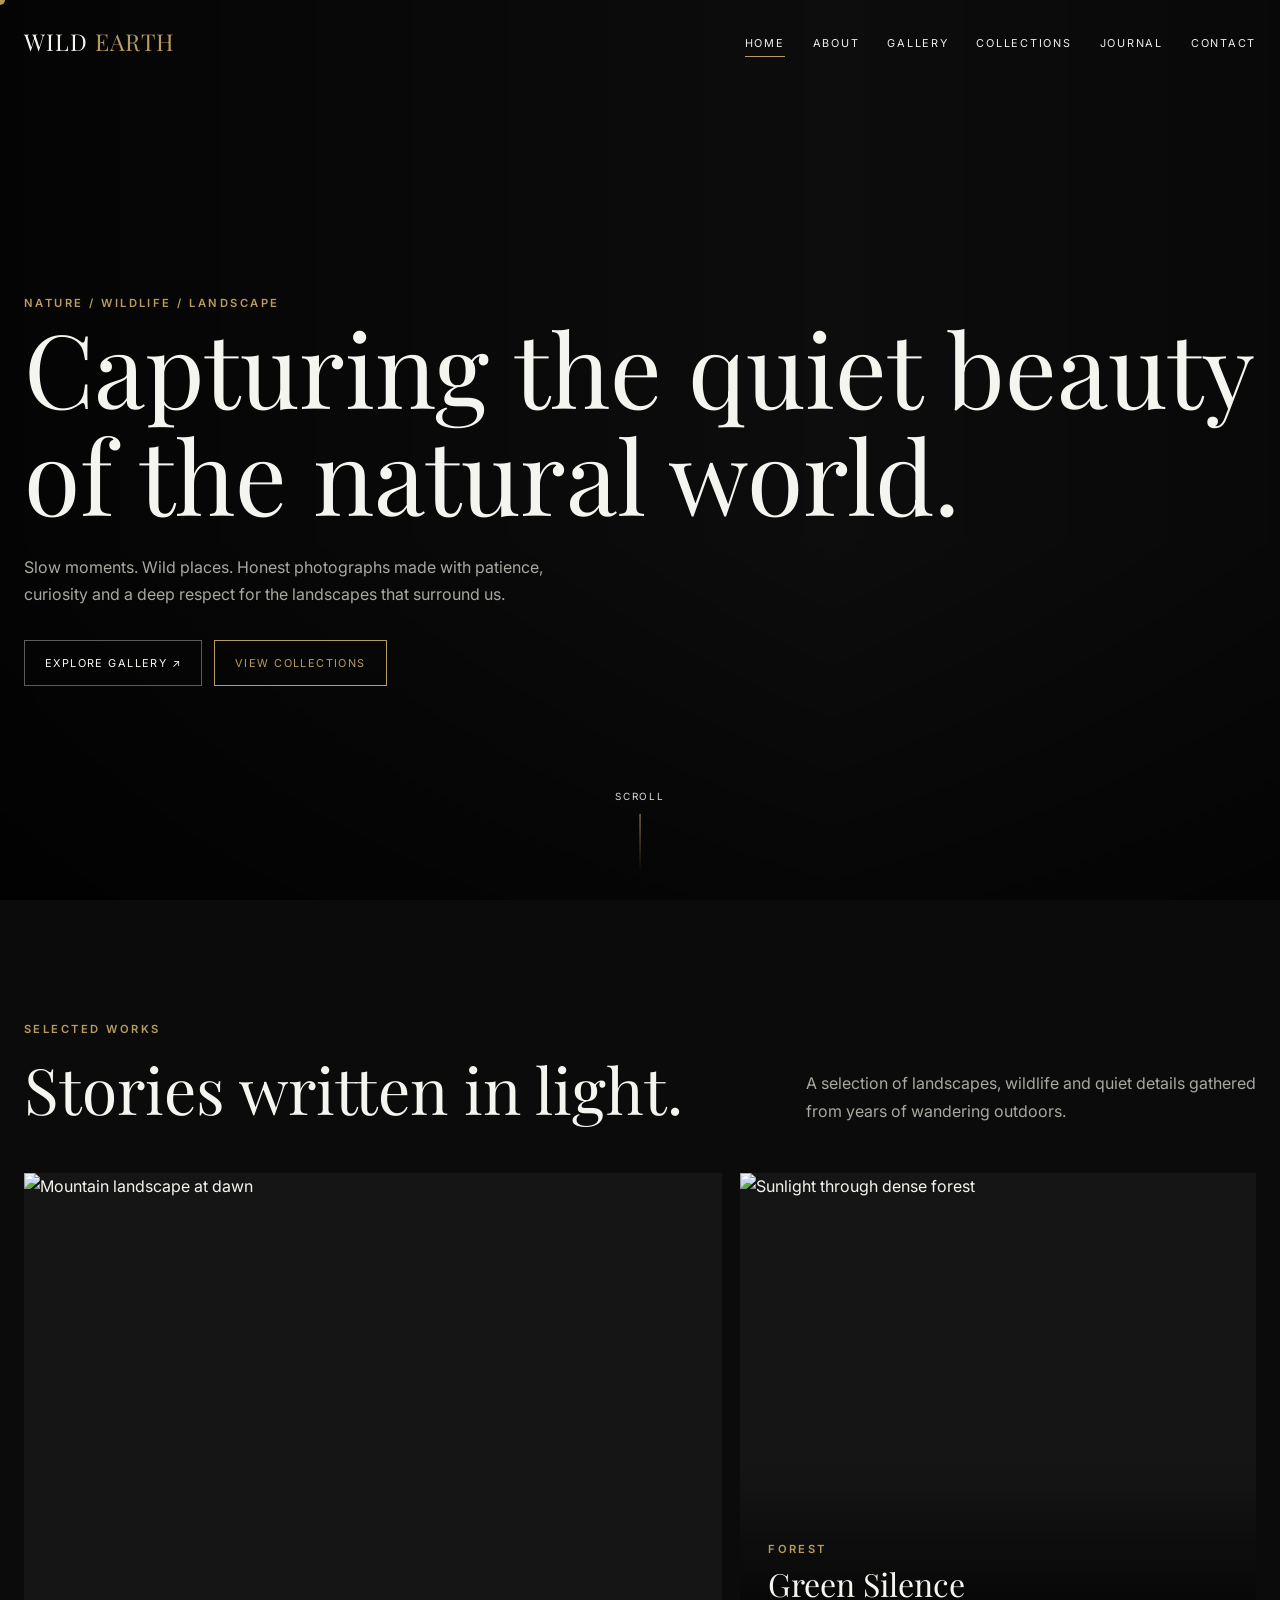
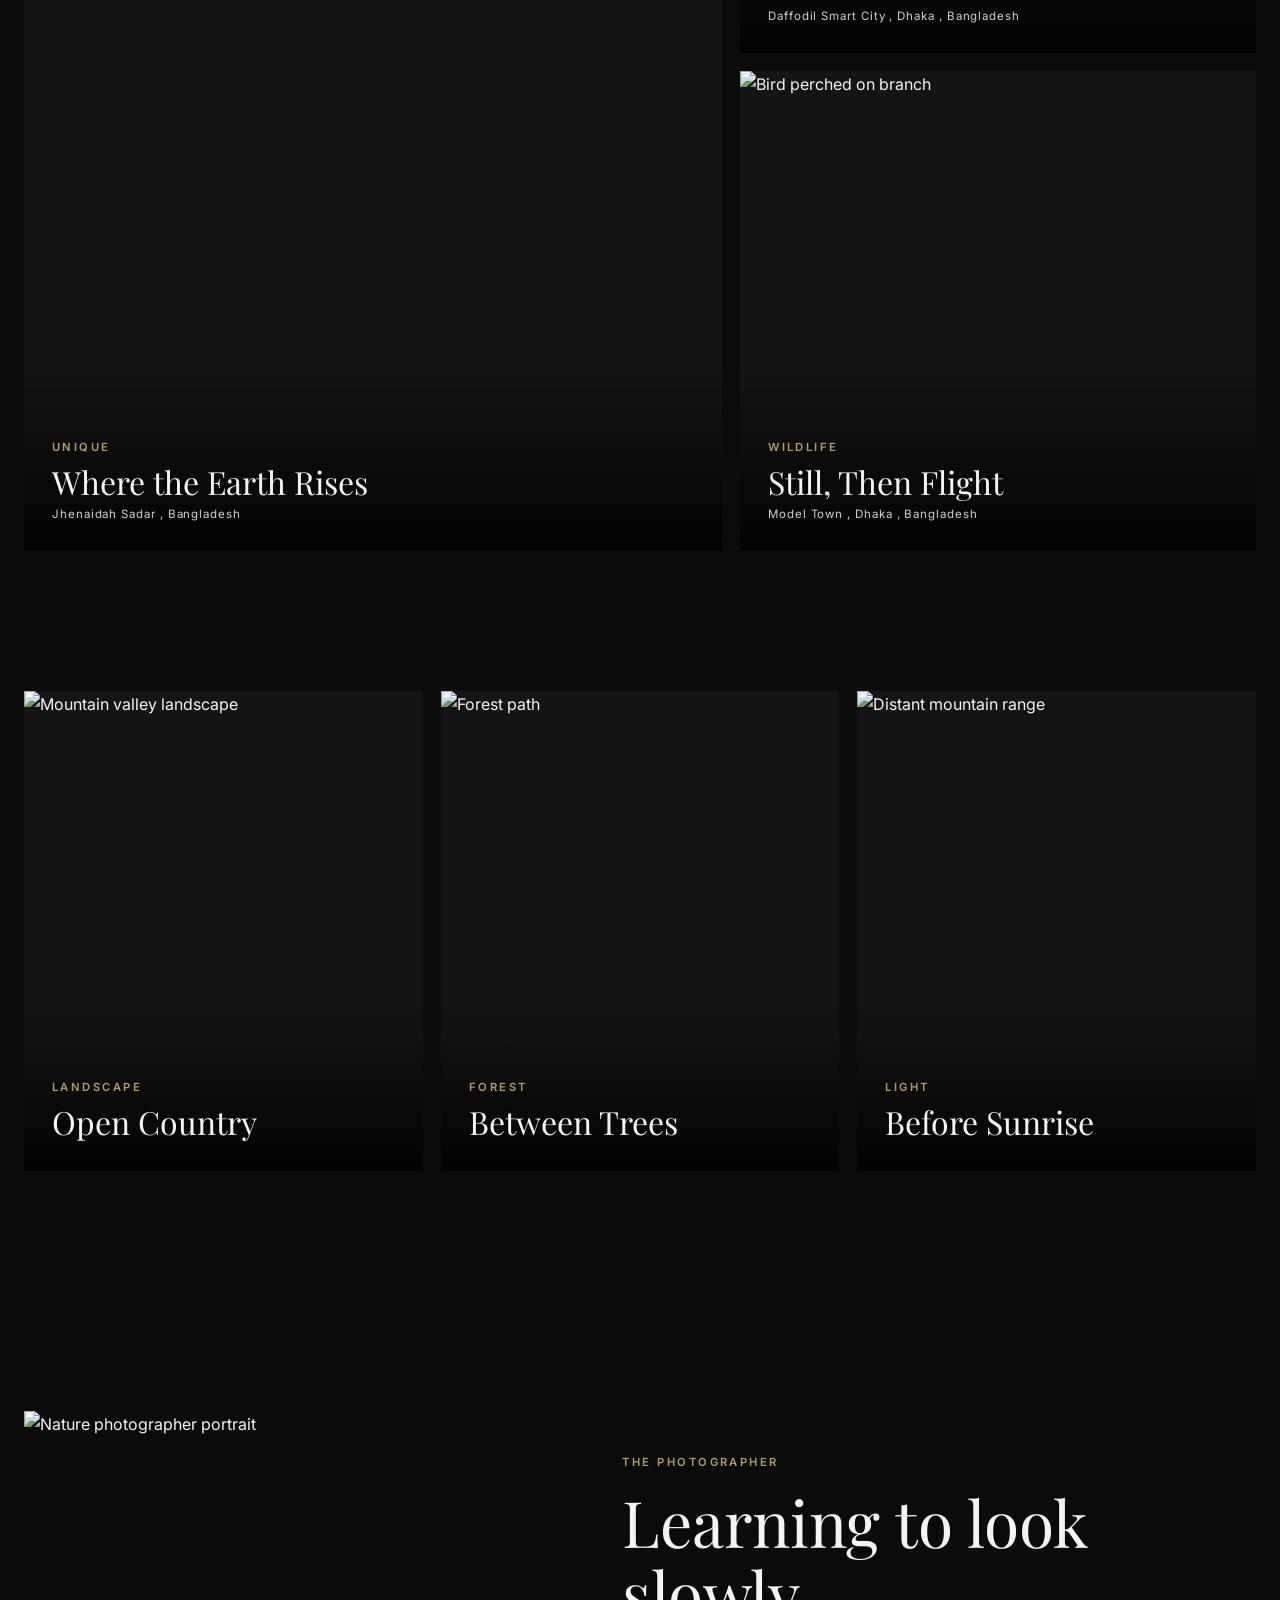
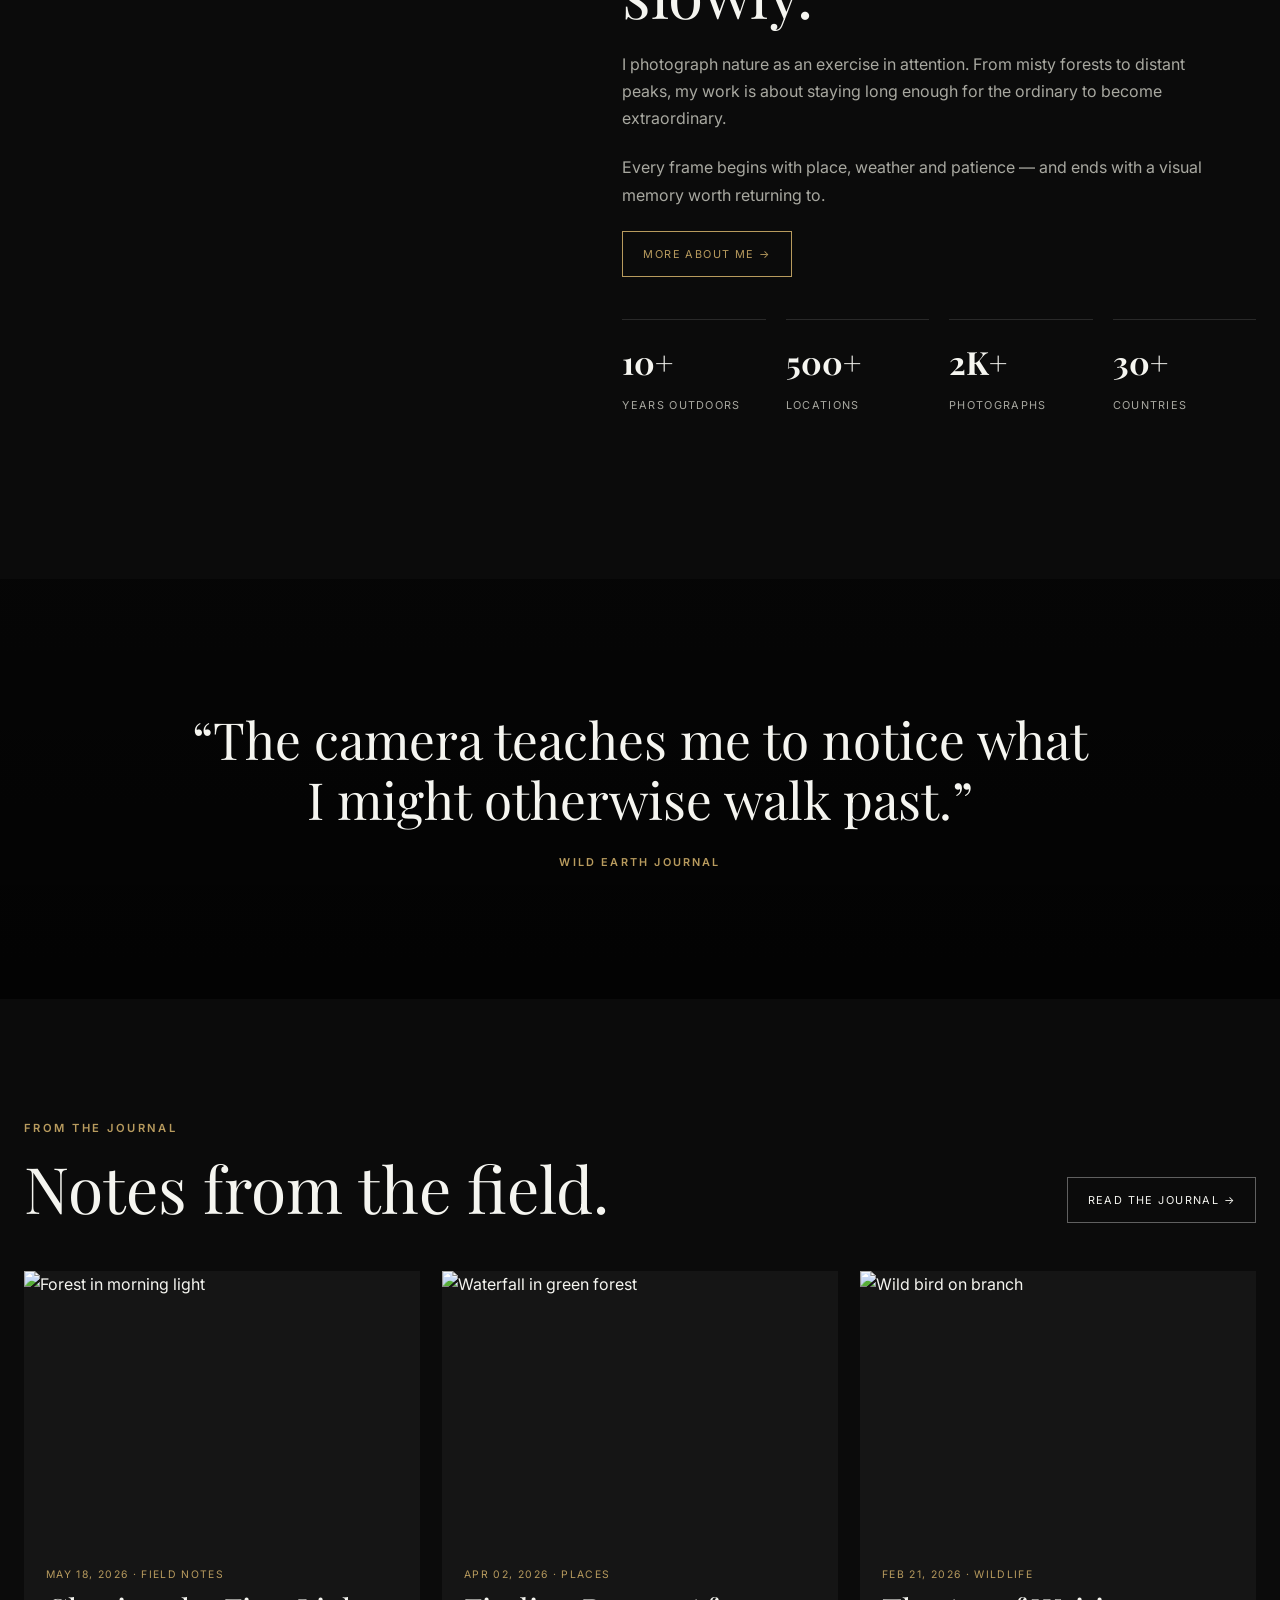
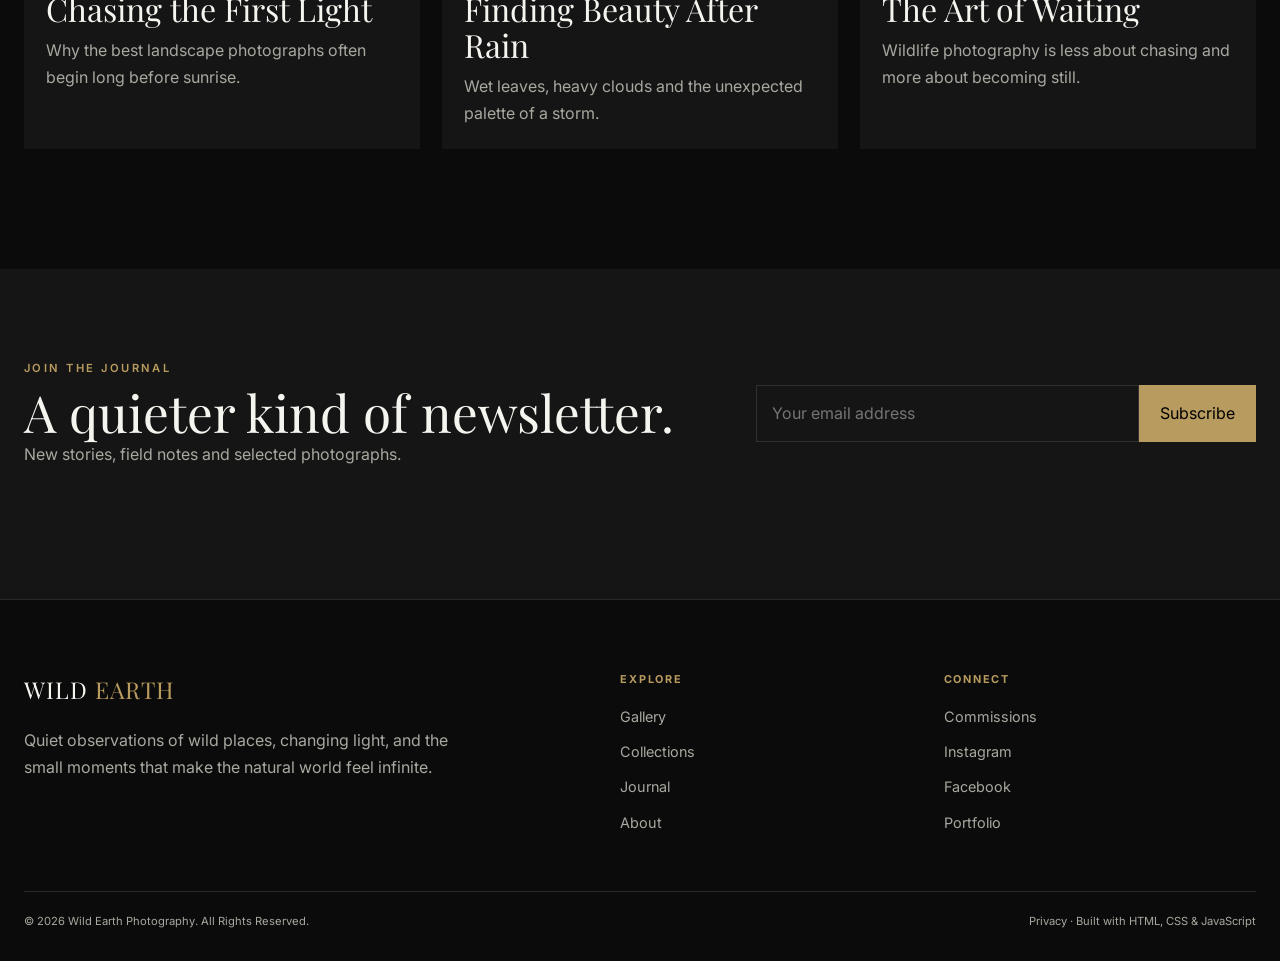
==== index.html @ ee07d7f9 "Update Wild_Earth" ====
<!doctype html>
<html lang="en">
<head>
<meta charset="utf-8">
<meta name="viewport" content="width=device-width, initial-scale=1">
<title>Home — Wild Earth Photography</title>
<meta name="description" content="Wild Earth — cinematic nature photography portfolio, collections, stories and visual journeys.">
<meta name="keywords" content="nature photography, landscape photography, wildlife photography, nature photographer">
<meta name="theme-color" content="#0b0b0b">
<meta property="og:title" content="Home — Wild Earth Photography">
<meta property="og:description" content="A cinematic collection of the natural world.">
<meta property="og:type" content="website">
<link rel="canonical" href="https://example.com/index.html">
<link rel="stylesheet" href="css/style.css">
</head>
<body>
<div class="loader"><div class="loader-mark">WILD <span>EARTH</span></div></div>
<div class="progress"></div><div class="cursor-dot"></div>
<header class="site-header"><div class="container nav">
<a class="logo" href="index.html">WILD <span>EARTH</span></a>
<button class="nav-toggle" aria-label="Open navigation">☰</button>
<nav><ul class="nav-links">
<li><a href="index.html">Home</a></li><li><a href="about.html">About</a></li><li><a href="gallery.html">Gallery</a></li>
<li><a href="collections.html">Collections</a></li><li><a href="journal.html">Journal</a></li><li><a href="contact.html">Contact</a></li>
</ul></nav></div></header>

<main>
<section class="hero">
<div class="hero-bg"></div><div class="hero-content reveal">
<div class="eyebrow">Nature / Wildlife / Landscape</div>
<h1 class="display">Capturing the quiet beauty of the natural world.</h1>
<p>Slow moments. Wild places. Honest photographs made with patience, curiosity and a deep respect for the landscapes that surround us.</p>
<div class="hero-actions"><a class="btn" href="gallery.html">Explore Gallery ↗</a><a class="btn gold" href="collections.html">View Collections</a></div>
</div><div class="scroll-cue">Scroll <i></i></div>
</section>

<section class="section"><div class="container">
<div class="section-head reveal"><div><div class="eyebrow kicker">Selected works</div><h2>Stories written in light.</h2></div><p>A selection of landscapes, wildlife and quiet details gathered from years of wandering outdoors.</p></div>
<div class="feature-grid">
<a class="photo-card tall reveal" href="gallery.html"><img loading="lazy" src="https://i.pinimg.com/736x/a0/26/d3/a026d30439b45fff45a4475fb8dd6797.jpg" alt="Mountain landscape at dawn"><div class="photo-overlay"><span class="eyebrow">Unique</span><h3>Where the Earth Rises</h3><div class="photo-meta">Jhenaidah Sadar , Bangladesh</div></div></a>
<div style="display:grid;gap:18px">
<a class="photo-card reveal" href="gallery.html"><img loading="lazy" src="https://i.pinimg.com/736x/eb/14/97/eb1497601538ebe01232e74fd22f705e.jpg" alt="Sunlight through dense forest"><div class="photo-overlay"><span class="eyebrow">Forest</span><h3>Green Silence</h3><div class="photo-meta">Daffodil Smart City , Dhaka , Bangladesh</div></div></a>
<a class="photo-card reveal" href="gallery.html"><img loading="lazy" src="https://i.pinimg.com/736x/14/54/80/14548010033ed68f99df036aebe443bb.jpg" alt="Bird perched on branch"><div class="photo-overlay"><span class="eyebrow">Wildlife</span><h3>Still, Then Flight</h3><div class="photo-meta">Model Town , Dhaka , Bangladesh</div></div></a>
</div></div></div></section>

<section class="section" style="padding-top:20px"><div class="container"><div class="grid-3">
<a class="photo-card reveal" href="gallery.html"><img loading="lazy" src="https://i.pinimg.com/736x/09/88/e9/0988e9a1cf9774fe1539e4c6f3f2fdd9.jpg" alt="Mountain valley landscape"><div class="photo-overlay"><span class="eyebrow">Landscape</span><h3>Open Country</h3></div></a>
<a class="photo-card reveal" href="gallery.html"><img loading="lazy" src="https://i.pinimg.com/736x/30/eb/ad/30ebadcec24650e42e5aa900227b2cdb.jpg" alt="Forest path"><div class="photo-overlay"><span class="eyebrow">Forest</span><h3>Between Trees</h3></div></a>
<a class="photo-card reveal" href="gallery.html"><img loading="lazy" src="https://i.pinimg.com/736x/8a/cd/d6/8acdd6a14c0d1070a3260762570c6189.jpg" alt="Distant mountain range"><div class="photo-overlay"><span class="eyebrow">Light</span><h3>Before Sunrise</h3></div></a>
</div></div></section>

<section class="section"><div class="container about-preview"><div class="about-image reveal"><img loading="lazy" src="https://i.pinimg.com/736x/60/0a/a3/600aa38795af0172b5c17624b235c01a.jpg" alt="Nature photographer portrait"></div>
<div class="about-copy reveal"><div class="eyebrow kicker">The photographer</div><h2>Learning to look slowly.</h2><p>I photograph nature as an exercise in attention. From misty forests to distant peaks, my work is about staying long enough for the ordinary to become extraordinary.</p><p>Every frame begins with place, weather and patience — and ends with a visual memory worth returning to.</p><a class="btn gold" href="about.html">More About Me →</a>
<div class="stats"><div class="stat"><strong>10+</strong><span>Years outdoors</span></div><div class="stat"><strong>500+</strong><span>Locations</span></div><div class="stat"><strong>2K+</strong><span>Photographs</span></div><div class="stat"><strong>30+</strong><span>Countries</span></div></div></div></div></section>

<section class="quote"><div class="container reveal"><blockquote>“The camera teaches me to notice what I might otherwise walk past.”</blockquote><cite>Wild Earth Journal</cite></div></section>

<section class="section"><div class="container"><div class="section-head reveal"><div><div class="eyebrow kicker">From the journal</div><h2>Notes from the field.</h2></div><a class="btn" href="journal.html">Read the Journal →</a></div>
<div class="journal-grid">
<article class="article-card reveal"><img loading="lazy" src="https://i.pinimg.com/736x/36/b0/04/36b00402bdbda62b957e0ff05abdc561.jpg" alt="Forest in morning light"><div class="body"><div class="date">May 18, 2026 · Field Notes</div><h3>Chasing the First Light</h3><p>Why the best landscape photographs often begin long before sunrise.</p></div></article>
<article class="article-card reveal"><img loading="lazy" src="https://i.pinimg.com/736x/4e/61/c0/4e61c08bae71baa51e713cdbb38c6147.jpg" alt="Waterfall in green forest"><div class="body"><div class="date">Apr 02, 2026 · Places</div><h3>Finding Beauty After Rain</h3><p>Wet leaves, heavy clouds and the unexpected palette of a storm.</p></div></article>
<article class="article-card reveal"><img loading="lazy" src="https://i.pinimg.com/736x/6a/94/83/6a94834380a422e2eee3ffd2d016bd28.jpg" alt="Wild bird on branch"><div class="body"><div class="date">Feb 21, 2026 · Wildlife</div><h3>The Art of Waiting</h3><p>Wildlife photography is less about chasing and more about becoming still.</p></div></article>
</div></div></section>

<section class="newsletter"><div class="container newsletter-inner"><div><div class="eyebrow">Join the journal</div><h2 style="font-size:clamp(2rem,4vw,3.2rem);margin-top:6px">A quieter kind of newsletter.</h2><p>New stories, field notes and selected photographs.</p></div><form id="newsletter-form"><input type="email" placeholder="Your email address" required aria-label="Email address"><button type="submit">Subscribe</button></form></div><div class="container"><div id="newsletter-message" class="form-message"></div></div></section>
</main>

<footer class="site-footer"><div class="container">
<div class="footer-top">
<div><a class="logo" href="index.html">WILD <span>EARTH</span></a><p style="margin-top:18px;max-width:430px">Quiet observations of wild places, changing light, and the small moments that make the natural world feel infinite.</p></div>
<div><h4>Explore</h4><ul class="footer-links"><li><a href="gallery.html">Gallery</a></li><li><a href="collections.html">Collections</a></li><li><a href="journal.html">Journal</a></li><li><a href="about.html">About</a></li></ul></div>
<div><h4>Connect</h4><ul class="footer-links"><li><a href="contact.html">Commissions</a></li><li><a href="https://www.instagram.com/t_h_z__02/?__pwa=1" target="_blank" rel="noopener">Instagram</a></li><li><a href="https://www.facebook.com/mdtanvirhasanzim13" target="_blank" rel="noopener">Facebook</a></li><li><a href="https://tanvirhasanzim.netlify.app" target="_blank" rel="noopener">Portfolio</a></li></ul></div>
</div>
<div class="footer-bottom"><span>© 2026 Wild Earth Photography. All Rights Reserved.</span><span>Privacy · Built with HTML, CSS & JavaScript</span></div>
</div></footer>
<button class="back-top" aria-label="Back to top">↑</button>
<script src="js/script.js"></script>
</body></html>
---- css/style.css ----
@import url('https://fonts.googleapis.com/css2?family=Inter:wght@300;400;500;600&family=Playfair+Display:wght@400;500;600&display=swap');

:root{
  --bg:#0b0b0b;--surface:#151515;--surface-2:#1b1b1b;--text:#f5f5f0;
  --muted:#a8a8a0;--accent:#b89b5e;--line:rgba(255,255,255,.12);
  --max:1240px;--ease:cubic-bezier(.22,1,.36,1);
}
*{box-sizing:border-box;margin:0;padding:0}
html{scroll-behavior:smooth}
body{background:var(--bg);color:var(--text);font-family:Inter,sans-serif;line-height:1.7;overflow-x:hidden}
body.is-loading{overflow:hidden}
a{color:inherit;text-decoration:none}
button,input,textarea{font:inherit}
button{cursor:pointer}
img{display:block;width:100%;height:auto}
::selection{background:var(--accent);color:#111}
.container{width:min(calc(100% - 48px),var(--max));margin:auto}
.serif{font-family:"Playfair Display",serif}
.eyebrow{text-transform:uppercase;letter-spacing:.22em;font-size:.7rem;color:var(--accent);font-weight:600}
.display{font-family:"Playfair Display",serif;font-weight:400;line-height:1.05;font-size:clamp(3.2rem,8vw,7.8rem)}
h1,h2,h3{font-family:"Playfair Display",serif;font-weight:400;line-height:1.12}
h2{font-size:clamp(2.3rem,5vw,4.7rem)}
h3{font-size:clamp(1.4rem,2.5vw,2.1rem)}
p{color:var(--muted)}
.btn{display:inline-flex;align-items:center;gap:12px;border:1px solid rgba(255,255,255,.35);padding:13px 20px;text-transform:uppercase;letter-spacing:.13em;font-size:.68rem;transition:.35s var(--ease)}
.btn:hover{background:var(--text);color:#111;border-color:var(--text);transform:translateY(-2px)}
.btn.gold{border-color:var(--accent);color:var(--accent)}
.btn.gold:hover{background:var(--accent);color:#111}
.site-header{position:fixed;z-index:50;top:0;left:0;width:100%;padding:22px 0;transition:.4s var(--ease)}
.site-header.scrolled{background:rgba(11,11,11,.88);backdrop-filter:blur(14px);padding:14px 0;border-bottom:1px solid var(--line)}
.nav{display:flex;align-items:center;justify-content:space-between;gap:24px}
.logo{font-family:"Playfair Display",serif;font-size:1.45rem;letter-spacing:.04em}
.logo span{color:var(--accent)}
.nav-links{display:flex;gap:28px;list-style:none}
.nav-links a{font-size:.68rem;text-transform:uppercase;letter-spacing:.16em;color:#eee;position:relative}
.nav-links a:after{content:"";position:absolute;left:0;bottom:-7px;width:0;height:1px;background:var(--accent);transition:.3s}
.nav-links a:hover:after,.nav-links a.active:after{width:100%}
.nav-toggle{display:none;background:none;border:0;color:var(--text);font-size:1.4rem}
.hero{min-height:100vh;display:grid;place-items:center;position:relative;overflow:hidden;background:#111}
.hero-bg{position:absolute;inset:-4%;background:url('https://i.pinimg.com/736x/e0/4c/37/e04c3716931de0244a2ba97bbfda2878.jpg') center/cover;transform:scale(1.04);will-change:transform}
.hero:after{content:"";position:absolute;inset:0;background:linear-gradient(90deg,rgba(0,0,0,.72),rgba(0,0,0,.22) 65%,rgba(0,0,0,.48)),linear-gradient(0deg,rgba(0,0,0,.5),transparent 40%)}
.hero-content{position:relative;z-index:2;width:min(100% - 48px,1240px);margin:auto;padding-top:80px}
.hero-content p{max-width:570px;margin:26px 0 32px;font-size:1rem}
.hero-actions{display:flex;gap:12px;flex-wrap:wrap}
.scroll-cue{position:absolute;z-index:3;bottom:28px;left:50%;transform:translateX(-50%);display:flex;flex-direction:column;align-items:center;gap:9px;font-size:.62rem;letter-spacing:.2em;text-transform:uppercase;color:#ddd}
.scroll-cue i{width:1px;height:58px;background:linear-gradient(var(--accent),transparent);animation:scrollLine 1.8s infinite}
@keyframes scrollLine{0%,100%{opacity:.3;transform:scaleY(.6);transform-origin:top}50%{opacity:1;transform:scaleY(1)}}
.section{padding:120px 0}
.section-head{display:flex;justify-content:space-between;align-items:end;gap:30px;margin-bottom:48px}
.section-head p{max-width:450px}
.kicker{margin-bottom:14px}
.feature-grid{display:grid;grid-template-columns:1.15fr .85fr;gap:18px}
.photo-card{position:relative;overflow:hidden;min-height:480px;background:var(--surface)}
.photo-card.tall{min-height:650px}
.photo-card img{height:100%;object-fit:cover;transition:1s var(--ease)}
.photo-card:hover img{transform:scale(1.06)}
.photo-overlay{position:absolute;inset:auto 0 0;padding:70px 28px 26px;background:linear-gradient(transparent,rgba(0,0,0,.88))}
.photo-overlay h3{margin:5px 0}
.photo-meta{font-size:.72rem;color:#d3d3cb;letter-spacing:.08em}
.grid-3{display:grid;grid-template-columns:repeat(3,1fr);gap:18px}
.about-preview{display:grid;grid-template-columns:.9fr 1.1fr;gap:80px;align-items:center}
.about-image{aspect-ratio:4/5;overflow:hidden}
.about-image img{height:100%;object-fit:cover}
.about-copy p{max-width:610px;margin:22px 0}
.stats{display:grid;grid-template-columns:repeat(4,1fr);gap:20px;margin-top:42px}
.stat{border-top:1px solid var(--line);padding-top:15px}
.stat strong{display:block;font-family:"Playfair Display";font-size:2rem;color:var(--text)}
.stat span{font-size:.68rem;text-transform:uppercase;letter-spacing:.12em;color:var(--muted)}
.quote{padding:130px 0;text-align:center;background:linear-gradient(rgba(0,0,0,.5),rgba(0,0,0,.75)),url('https://i.pinimg.com/736x/1d/ee/b7/1deeb77bcb5a149e0e0429cfb009ba68.jpg') center/cover fixed}
.quote blockquote{max-width:900px;margin:auto;font-family:"Playfair Display";font-size:clamp(2rem,4vw,4rem);line-height:1.18}
.quote cite{display:block;margin-top:25px;font:600 .68rem Inter;text-transform:uppercase;letter-spacing:.2em;color:var(--accent)}
.page-hero{min-height:55vh;display:grid;place-items:end;padding:150px 0 70px;position:relative;background-size:cover;background-position:center}
.page-hero:after{content:"";position:absolute;inset:0;background:linear-gradient(0deg,var(--bg),rgba(0,0,0,.15) 70%)}
.page-hero .container{position:relative;z-index:1}
.page-hero h1{font-size:clamp(3rem,7vw,6rem)}
.filter-bar{display:flex;flex-wrap:wrap;gap:8px;margin-bottom:32px}
.filter-btn{background:none;border:1px solid var(--line);color:var(--muted);padding:9px 15px;font-size:.66rem;text-transform:uppercase;letter-spacing:.1em}
.filter-btn.active,.filter-btn:hover{color:#111;background:var(--text);border-color:var(--text)}
.masonry{columns:3 300px;column-gap:16px}
.masonry-item{break-inside:avoid;margin:0 0 16px;position:relative;cursor:pointer;overflow:hidden;background:var(--surface)}
.masonry-item img{transition:.8s var(--ease)}
.masonry-item:hover img{transform:scale(1.04)}
.masonry-caption{position:absolute;left:0;right:0;bottom:0;padding:50px 18px 16px;background:linear-gradient(transparent,rgba(0,0,0,.85));opacity:0;transform:translateY(8px);transition:.35s}
.masonry-item:hover .masonry-caption{opacity:1;transform:none}
.lightbox{position:fixed;inset:0;background:rgba(0,0,0,.96);z-index:100;display:none;align-items:center;justify-content:center;padding:40px}
.lightbox.open{display:flex}
.lightbox figure{max-width:min(1100px,90vw);max-height:90vh;display:flex;flex-direction:column;align-items:center}
.lightbox img{max-height:76vh;width:auto;max-width:100%;object-fit:contain}
.lightbox figcaption{text-align:center;margin-top:15px}
.lightbox figcaption strong{display:block;font-family:"Playfair Display";font-size:1.35rem}
.lightbox figcaption span{font-size:.68rem;color:var(--muted);letter-spacing:.1em}
.lightbox button{position:absolute;background:none;border:0;color:#fff;font-size:2rem}
.lb-close{top:22px;right:28px}.lb-prev{left:25px}.lb-next{right:25px}
.lb-count{position:absolute;top:26px;left:28px;font-size:.7rem;color:var(--muted);letter-spacing:.15em}
.collection-grid{display:grid;grid-template-columns:repeat(2,1fr);gap:20px}
.collection-card{min-height:520px;position:relative;overflow:hidden}
.collection-card img{height:100%;object-fit:cover;transition:1s var(--ease)}
.collection-card:hover img{transform:scale(1.05)}
.collection-content{position:absolute;inset:auto 0 0;padding:90px 30px 30px;background:linear-gradient(transparent,rgba(0,0,0,.92))}
.collection-content p{max-width:500px;margin:10px 0 20px}
.collection-content .eyebrow{margin-bottom:6px}
.timeline{border-left:1px solid var(--line);margin-top:45px}
.timeline-item{padding:0 0 50px 38px;position:relative}
.timeline-item:before{content:"";position:absolute;left:-5px;top:5px;width:9px;height:9px;border-radius:50%;background:var(--accent)}
.timeline-item .year{color:var(--accent);font-size:.7rem;letter-spacing:.15em;text-transform:uppercase}
.timeline-item h3{margin:6px 0}
.journal-grid{display:grid;grid-template-columns:repeat(3,1fr);gap:22px}
.article-card{background:var(--surface);overflow:hidden}
.article-card img{aspect-ratio:1.45;object-fit:cover;transition:.7s var(--ease)}
.article-card:hover img{transform:scale(1.04)}
.article-card .body{padding:22px}
.article-card h3{margin:7px 0 10px}
.article-card .date{font-size:.65rem;color:var(--accent);letter-spacing:.13em;text-transform:uppercase}
.contact-grid{display:grid;grid-template-columns:.8fr 1.2fr;gap:80px}
.contact-info>div{padding:22px 0;border-bottom:1px solid var(--line)}
.contact-info strong{display:block;font-size:.7rem;text-transform:uppercase;letter-spacing:.15em;color:var(--accent);margin-bottom:6px}
.form-grid{display:grid;grid-template-columns:1fr 1fr;gap:16px}
.field{display:flex;flex-direction:column;gap:7px;margin-bottom:16px}
.field.full{grid-column:1/-1}
.field label{font-size:.68rem;text-transform:uppercase;letter-spacing:.12em;color:var(--muted)}
.field input,.field textarea{background:var(--surface);border:1px solid var(--line);color:var(--text);padding:14px 15px;outline:none;transition:.25s}
.field textarea{min-height:170px;resize:vertical}
.field input:focus,.field textarea:focus{border-color:var(--accent)}
.form-message{margin-top:15px;min-height:25px;color:var(--accent);font-size:.8rem}
.newsletter{padding:90px 0;background:var(--surface)}
.newsletter-inner{display:flex;align-items:center;justify-content:space-between;gap:40px}
.newsletter form{display:flex;min-width:min(100%,500px)}
.newsletter input{flex:1;background:transparent;border:1px solid var(--line);color:#fff;padding:14px 15px}
.newsletter button{border:1px solid var(--accent);background:var(--accent);padding:0 20px}
.social-grid{display:grid;grid-template-columns:repeat(6,1fr);gap:5px}
.social-grid a{aspect-ratio:1;overflow:hidden;display:block}
.social-grid img{height:100%;object-fit:cover;transition:.6s}
.social-grid a:hover img{transform:scale(1.08)}
.site-footer{padding:70px 0 30px;border-top:1px solid var(--line)}
.footer-top{display:grid;grid-template-columns:1.4fr .7fr .8fr;gap:50px;padding-bottom:55px}
.footer-top h4{font-size:.68rem;text-transform:uppercase;letter-spacing:.16em;color:var(--accent);margin-bottom:15px}
.footer-links{list-style:none;display:grid;gap:8px}
.footer-links a{color:var(--muted);font-size:.9rem}
.footer-links a:hover{color:#fff}
.footer-bottom{border-top:1px solid var(--line);padding-top:20px;display:flex;justify-content:space-between;gap:20px;color:var(--muted);font-size:.7rem}
.back-top{position:fixed;right:20px;bottom:20px;width:44px;height:44px;border:1px solid var(--line);background:rgba(11,11,11,.8);color:#fff;z-index:40;opacity:0;pointer-events:none;transition:.3s}
.back-top.show{opacity:1;pointer-events:auto}
.progress{position:fixed;z-index:70;top:0;left:0;height:2px;width:0;background:var(--accent)}
.reveal{opacity:0;transform:translateY(25px);transition:1s var(--ease)}
.reveal.visible{opacity:1;transform:none}
.loader{position:fixed;inset:0;z-index:200;background:var(--bg);display:grid;place-items:center;transition:.8s var(--ease)}
.loader.hide{opacity:0;visibility:hidden}
.loader-mark{font-family:"Playfair Display";font-size:2rem}
.loader-mark span{color:var(--accent)}
.cursor-dot{position:fixed;width:10px;height:10px;border-radius:50%;background:var(--accent);pointer-events:none;z-index:300;mix-blend-mode:difference;transform:translate(-50%,-50%);display:none}
.article-hero{min-height:70vh;background-size:cover;background-position:center;display:grid;place-items:end;padding:150px 0 75px;position:relative}
.article-hero:after{content:"";position:absolute;inset:0;background:linear-gradient(0deg,var(--bg),transparent 70%)}
.article-hero .container{position:relative;z-index:1}
.article-body{max-width:800px;margin:auto;padding:80px 0}
.article-body p{font-size:1.08rem;margin:0 0 24px}
.article-body img{margin:35px 0}
@media(max-width:900px){
  .nav-toggle{display:block}.nav-links{position:absolute;top:100%;left:0;right:0;background:rgba(11,11,11,.98);display:none;flex-direction:column;padding:24px}.nav-links.open{display:flex}
  .feature-grid,.about-preview,.contact-grid{grid-template-columns:1fr;gap:40px}.grid-3,.journal-grid{grid-template-columns:1fr 1fr}
  .collection-grid{grid-template-columns:1fr}.footer-top{grid-template-columns:1fr 1fr}.social-grid{grid-template-columns:repeat(3,1fr)}
  .stats{grid-template-columns:1fr 1fr}.newsletter-inner{flex-direction:column;align-items:flex-start}
}
@media(max-width:600px){
  .container,.hero-content{width:min(calc(100% - 30px),1240px)}.section{padding:80px 0}
  .section-head{display:block}.section-head p{margin-top:15px}.grid-3,.journal-grid{grid-template-columns:1fr}
  .photo-card,.photo-card.tall{min-height:460px}.footer-top{grid-template-columns:1fr}.footer-bottom{display:block}
  .footer-bottom>*+*{margin-top:8px}.form-grid{grid-template-columns:1fr}.field.full{grid-column:auto}
  .newsletter form{width:100%}.lightbox{padding:20px}.lb-prev{left:10px}.lb-next{right:10px}
}
@media(pointer:fine){.cursor-dot{display:block}}
@media(prefers-reduced-motion:reduce){*,*:before,*:after{scroll-behavior:auto!important;animation:none!important;transition:none!important}}
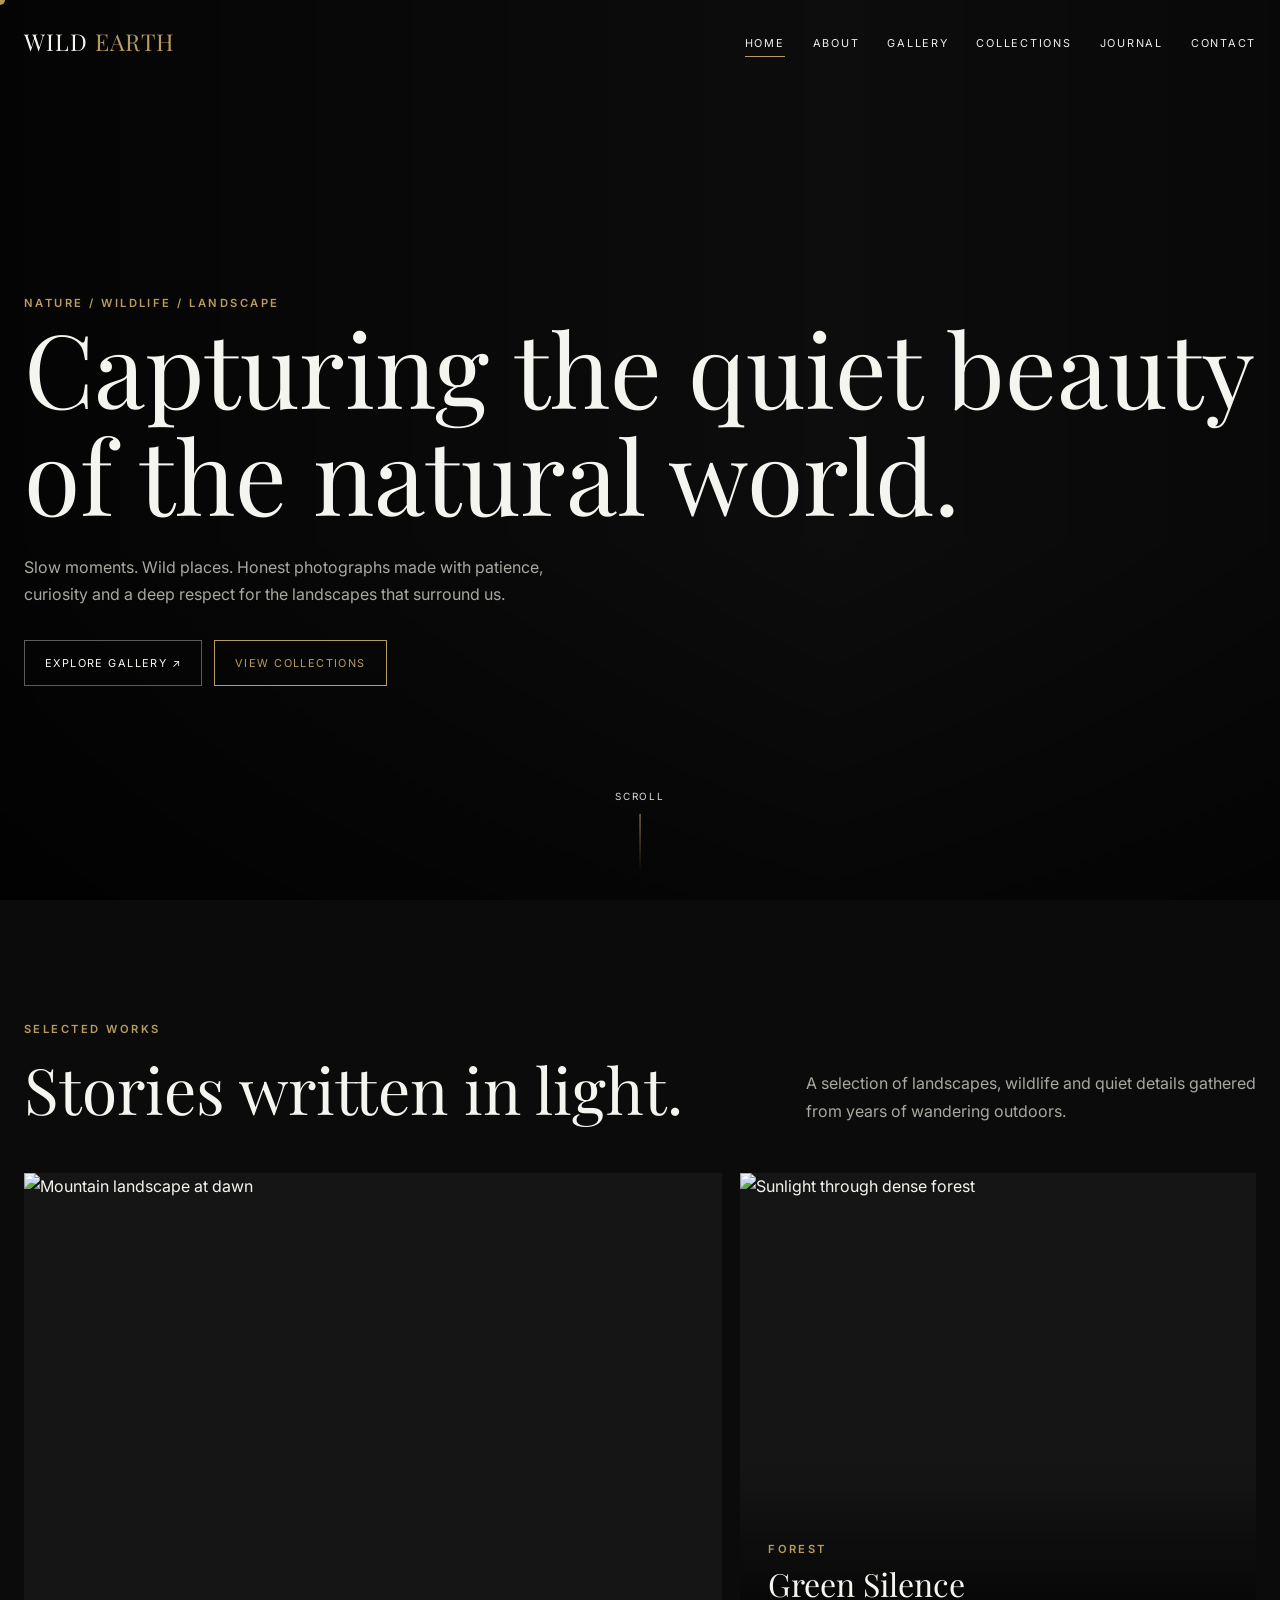
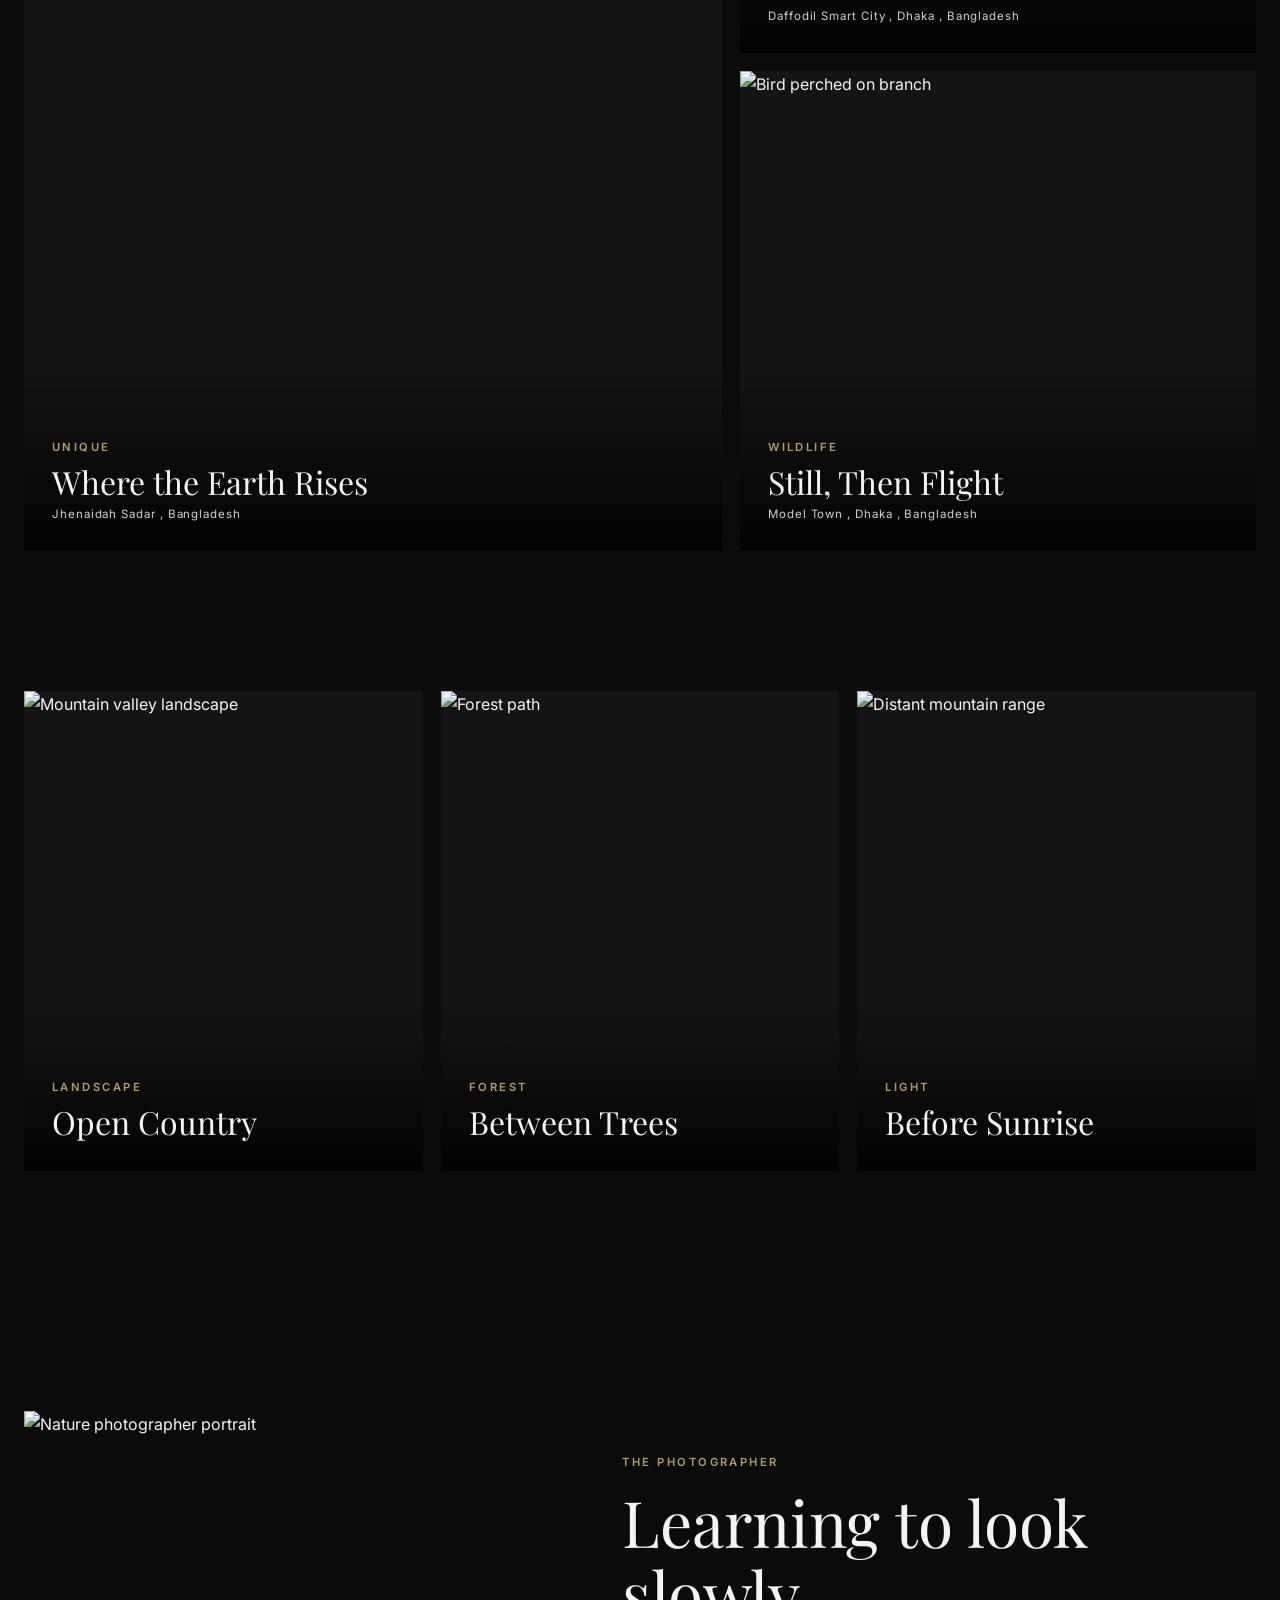
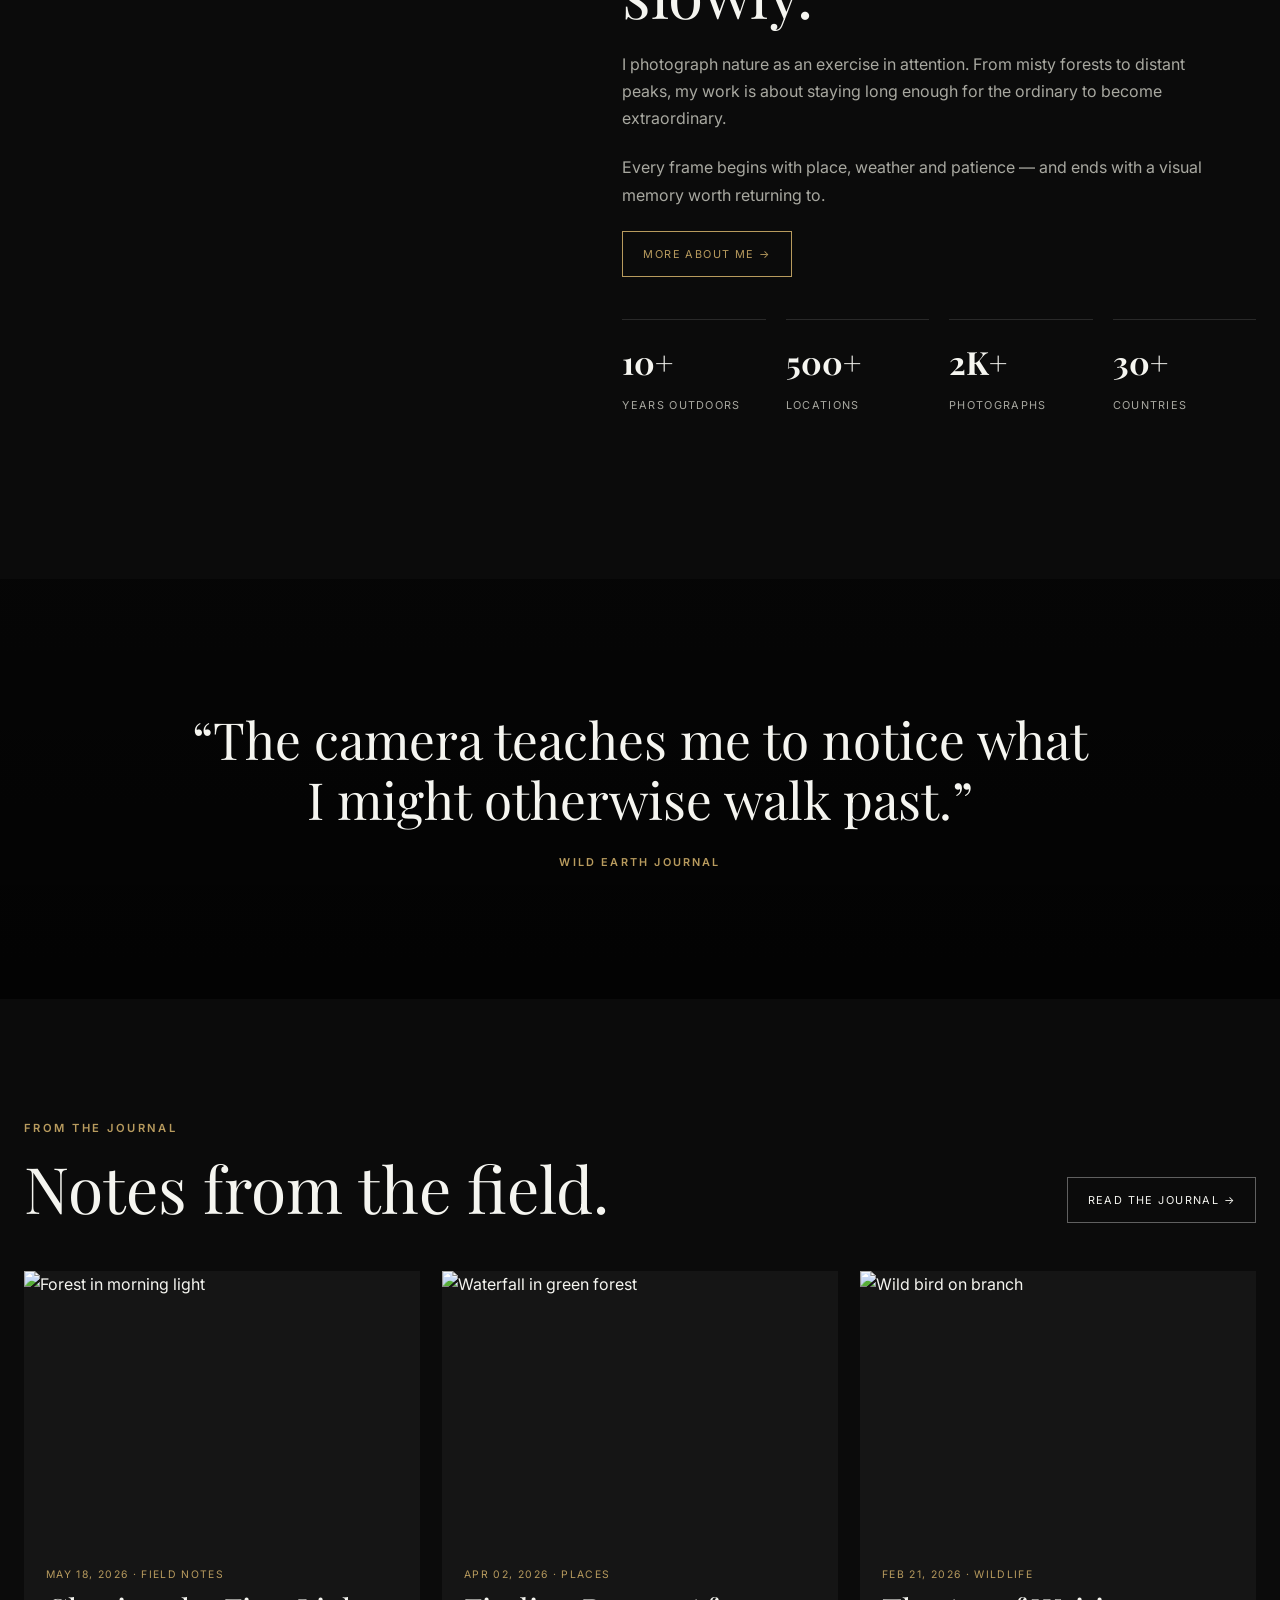
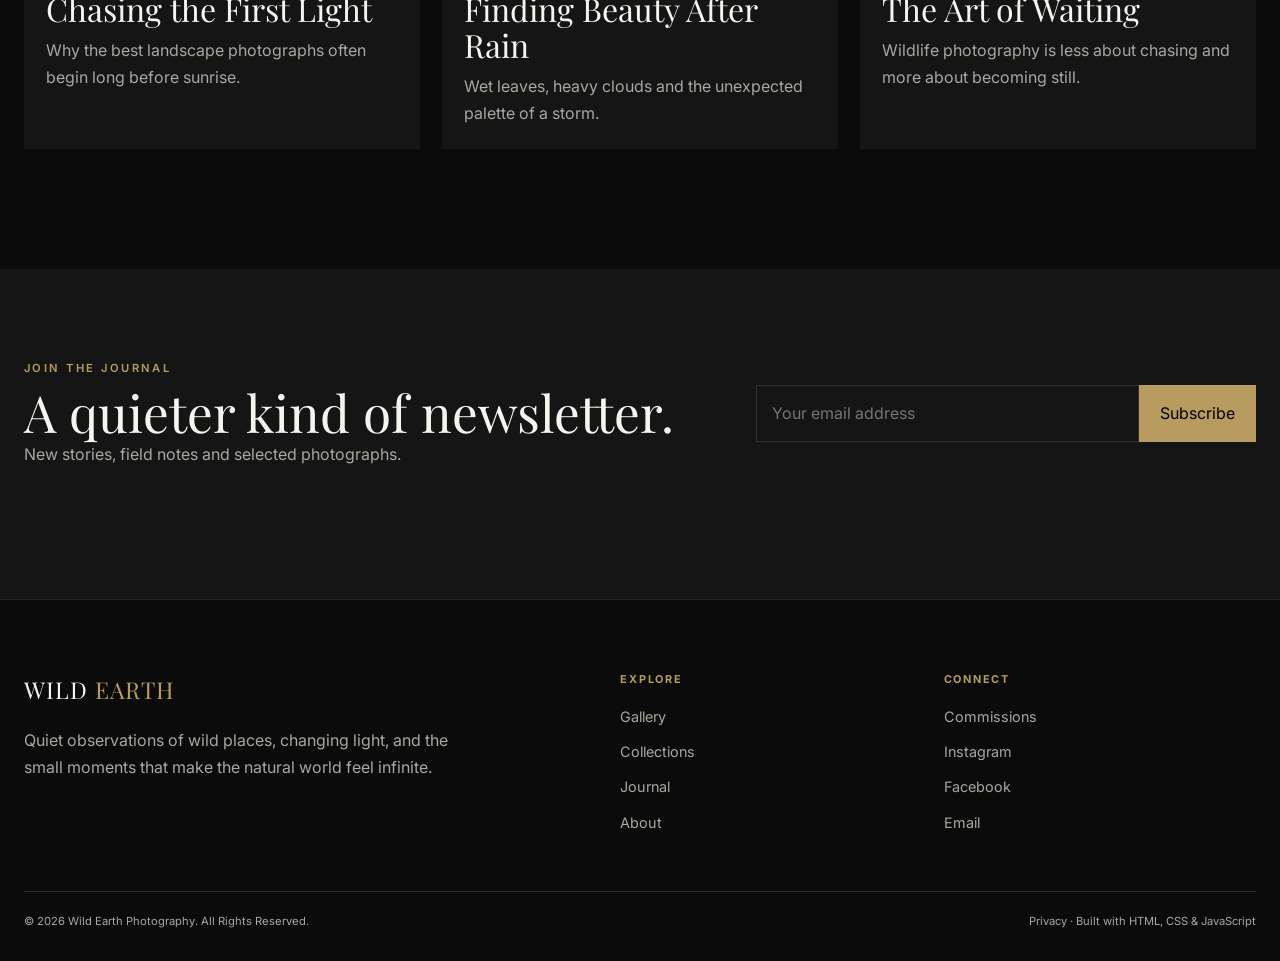
==== commit 273cd0a0: "Update Wild_Earth" ====
--- a/index.html
+++ b/index.html
@@ -69,7 +69,7 @@
 <div class="footer-top">
 <div><a class="logo" href="index.html">WILD <span>EARTH</span></a><p style="margin-top:18px;max-width:430px">Quiet observations of wild places, changing light, and the small moments that make the natural world feel infinite.</p></div>
 <div><h4>Explore</h4><ul class="footer-links"><li><a href="gallery.html">Gallery</a></li><li><a href="collections.html">Collections</a></li><li><a href="journal.html">Journal</a></li><li><a href="about.html">About</a></li></ul></div>
-<div><h4>Connect</h4><ul class="footer-links"><li><a href="contact.html">Commissions</a></li><li><a href="https://www.instagram.com/t_h_z__02/?__pwa=1" target="_blank" rel="noopener">Instagram</a></li><li><a href="https://www.facebook.com/mdtanvirhasanzim13" target="_blank" rel="noopener">Facebook</a></li><li><a href="https://tanvirhasanzim.netlify.app" target="_blank" rel="noopener">Portfolio</a></li></ul></div>
+<div><h4>Connect</h4><ul class="footer-links"><li><a href="contact.html">Commissions</a></li><li><a href="https://www.instagram.com/t_h_z__02/?__pwa=1" target="_blank" rel="noopener">Instagram</a></li><li><a href="https://www.facebook.com/mdtanvirhasanzim13" target="_blank" rel="noopener">Facebook</a></li><li><a href="mailto:mdtanvirhasanzim13@gmail.com">Email</a></li></ul></div>
 </div>
 <div class="footer-bottom"><span>© 2026 Wild Earth Photography. All Rights Reserved.</span><span>Privacy · Built with HTML, CSS & JavaScript</span></div>
 </div></footer>
